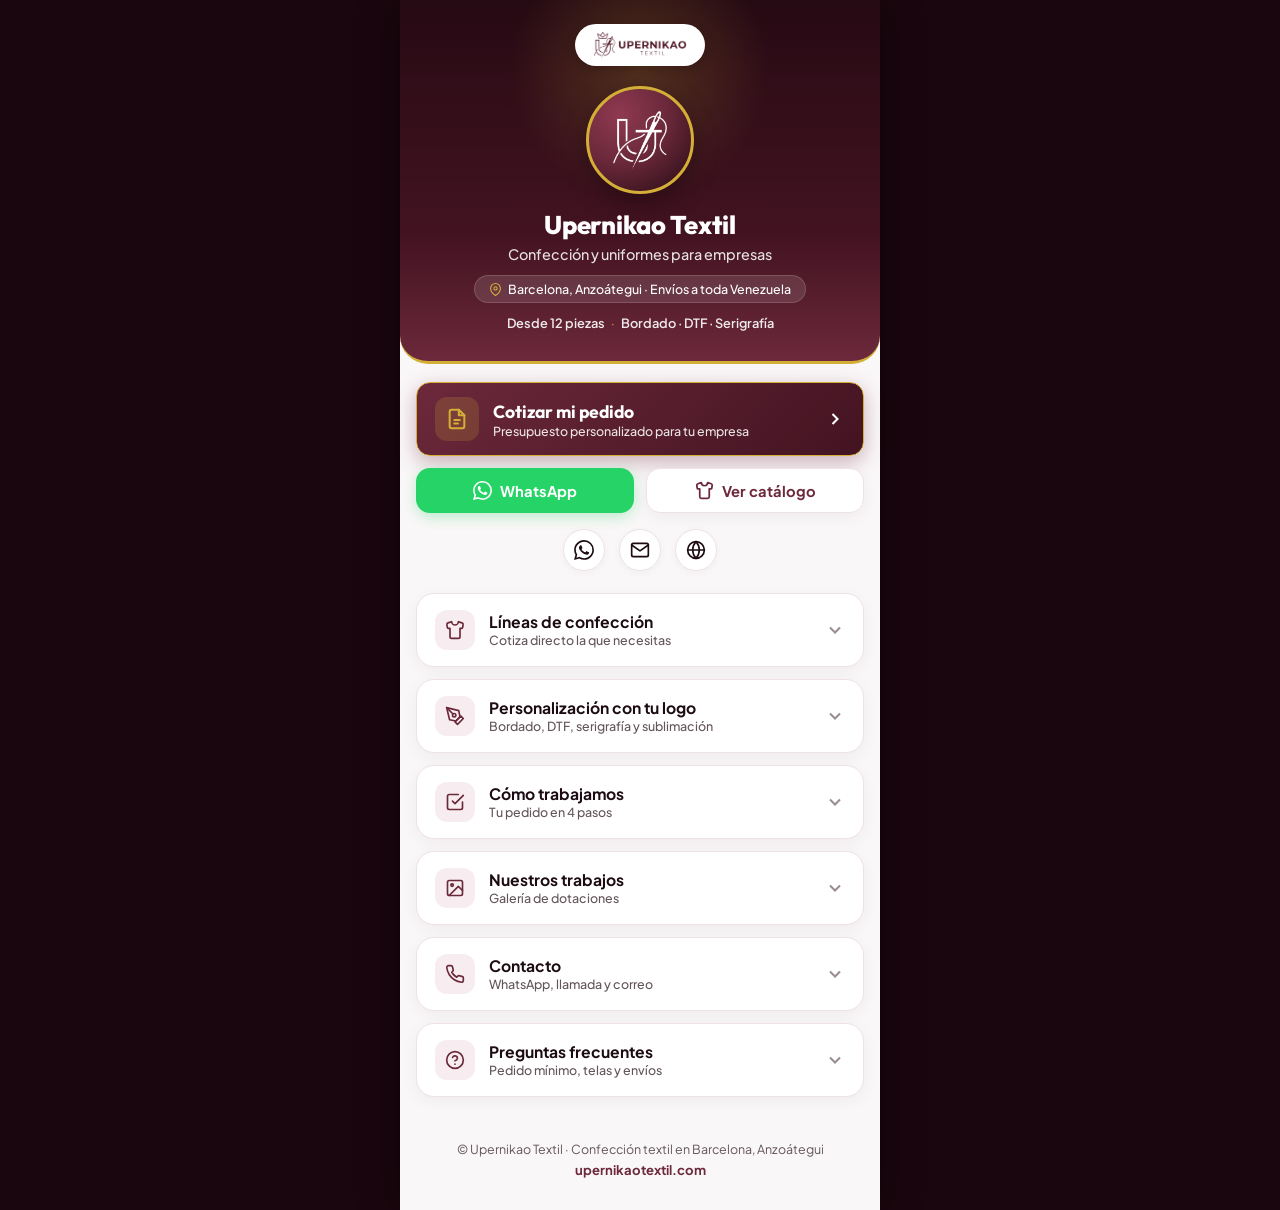
==== bio.html @ 159d88c3 "feat(bio): pagina /bio para Instagram y TikTok con la identidad de Upernikao - Estilo Linktree movil" ====
<!DOCTYPE html>
<html lang="es">
<head>
  <!-- Google tag (gtag.js) - GA4 Upernikao Textil -->
  <script async src="https://www.googletagmanager.com/gtag/js?id=G-16TZ6MRVCK"></script>
  <script>
    window.dataLayer = window.dataLayer || [];
    function gtag(){dataLayer.push(arguments);}
    gtag('js', new Date());

    gtag('config', 'G-16TZ6MRVCK');
  </script>
  <meta charset="UTF-8">
  <meta name="viewport" content="width=device-width, initial-scale=1.0, viewport-fit=cover">
  <title>Upernikao Textil | Enlaces oficiales · Uniformes y confección</title>
  <meta name="description" content="Cotiza tus uniformes, mira el catálogo y escríbenos por WhatsApp. Upernikao Textil: confección y dotación para empresas desde Barcelona, Anzoátegui, con envíos a toda Venezuela.">
  <meta name="theme-color" content="#260A13">
  <link rel="canonical" href="https://upernikaotextil.com/bio">
  <link rel="icon" type="image/x-icon" href="/favicon.ico?v=2">
  <link rel="apple-touch-icon" sizes="180x180" href="/apple-touch-icon.png?v=2">

  <!-- Open Graph -->
  <meta property="og:type" content="website">
  <meta property="og:site_name" content="Upernikao Textil">
  <meta property="og:url" content="https://upernikaotextil.com/bio">
  <meta property="og:title" content="Upernikao Textil | Uniformes y confección para empresas">
  <meta property="og:description" content="Cotiza tu dotación, mira el catálogo y escríbenos por WhatsApp. Pedidos desde 12 piezas, envíos a toda Venezuela.">
  <meta property="og:image" content="https://upernikaotextil.com/assets/images/hero_textil_bg.jpg">
  <meta property="og:locale" content="es_VE">

  <link rel="preconnect" href="https://fonts.googleapis.com">
  <link rel="preconnect" href="https://fonts.gstatic.com" crossorigin>
  <link href="https://fonts.googleapis.com/css2?family=Outfit:wght@600;700;800&family=Plus+Jakarta+Sans:wght@400;500;600;700;800&display=swap" rel="stylesheet">
  <link rel="stylesheet" href="/assets/css/bio.css?v=1.0">

  <!-- Meta Pixel (Upernikao Textil) -->
  <script>
    !function(f,b,e,v,n,t,s){if(f.fbq)return;n=f.fbq=function(){n.callMethod?
    n.callMethod.apply(n,arguments):n.queue.push(arguments)};if(!f._fbq)f._fbq=n;
    n.push=n;n.loaded=!0;n.version='2.0';n.queue=[];t=b.createElement(e);t.async=!0;
    t.src=v;s=b.getElementsByTagName(e)[0];s.parentNode.insertBefore(t,s)}(window,
    document,'script','https://connect.facebook.net/en_US/fbevents.js');
    fbq('init', '2326778011482948');
    fbq('track', 'PageView');
  </script>
</head>
<body>
  <!-- Contenedor móvil centrado estilo Linktree / Bio -->
  <main class="bio-container">

    <!-- HEADER DE MARCA -->
    <header class="bio-header">
      <div class="header-bg-glow"></div>

      <div class="brand-pill">
        <img src="/assets/images/bio-logo.webp" alt="Upernikao Textil" class="brand-logo" width="420" height="126">
      </div>

      <div class="avatar-container">
        <div class="avatar-ring">
          <img src="/assets/images/bio-icono-blanco.webp" alt="Upernikao Textil" class="avatar-img" width="201" height="220">
        </div>
      </div>

      <h1 class="brand-name">Upernikao Textil</h1>
      <p class="brand-role">Confección y uniformes para empresas</p>

      <div class="location-badge">
        <svg class="badge-icon" viewBox="0 0 24 24" fill="none" stroke="currentColor" stroke-width="2">
          <path d="M21 10c0 7-9 13-9 13s-9-6-9-13a9 9 0 0 1 18 0z"></path>
          <circle cx="12" cy="10" r="3"></circle>
        </svg>
        <span>Barcelona, Anzoátegui · Envíos a toda Venezuela</span>
      </div>

      <div class="trust-row">
        <span class="trust-chip">Desde 12 piezas</span>
        <span class="trust-dot">·</span>
        <span class="trust-chip">Bordado · DTF · Serigrafía</span>
      </div>
    </header>

    <!-- BOTONES PRINCIPALES DE CONVERSIÓN -->
    <section class="bio-actions">
      <a href="/cotizar" class="btn-cta-main" data-track="cotizar_principal">
        <div class="cta-left">
          <span class="cta-icon-box">
            <svg viewBox="0 0 24 24" fill="none" stroke="currentColor" stroke-width="2.2" stroke-linecap="round" stroke-linejoin="round">
              <path d="M14 2H6a2 2 0 0 0-2 2v16a2 2 0 0 0 2 2h12a2 2 0 0 0 2-2V8z"></path>
              <polyline points="14 2 14 8 20 8"></polyline>
              <line x1="9" y1="13" x2="15" y2="13"></line>
              <line x1="9" y1="17" x2="13" y2="17"></line>
            </svg>
          </span>
          <div class="cta-text">
            <span class="cta-title">Cotizar mi pedido</span>
            <span class="cta-sub">Presupuesto personalizado para tu empresa</span>
          </div>
        </div>
        <svg class="cta-arrow" viewBox="0 0 24 24" fill="none" stroke="currentColor" stroke-width="2.5">
          <polyline points="9 18 15 12 9 6"></polyline>
        </svg>
      </a>

      <div class="quick-row">
        <a href="/whatsapp" class="btn-quick btn-whatsapp" data-track="whatsapp_formulario">
          <svg class="quick-icon" viewBox="0 0 24 24" fill="currentColor">
            <path d="M17.472 14.382c-.297-.149-1.758-.867-2.03-.967-.273-.099-.471-.148-.67.15-.197.297-.767.966-.94 1.164-.173.199-.347.223-.644.075-.297-.15-1.255-.463-2.39-1.475-.883-.788-1.48-1.761-1.653-2.059-.173-.297-.018-.458.13-.606.134-.133.298-.347.446-.52.149-.174.198-.298.298-.497.099-.198.05-.371-.025-.52-.075-.149-.669-1.612-.916-2.207-.242-.579-.487-.5-.669-.51-.173-.008-.371-.01-.57-.01-.198 0-.52.074-.792.372-.272.297-1.04 1.016-1.04 2.479 0 1.462 1.065 2.875 1.213 3.074.149.198 2.096 3.2 5.077 4.487.709.306 1.262.489 1.694.625.712.227 1.36.195 1.871.118.571-.085 1.758-.719 2.006-1.413.248-.694.248-1.289.173-1.413-.074-.124-.272-.198-.57-.347m-5.421 7.403h-.004a9.87 9.87 0 01-5.031-1.378l-.361-.214-3.741.982.998-3.648-.235-.374a9.86 9.86 0 01-1.51-5.26c.001-5.45 4.436-9.884 9.888-9.884 2.64 0 5.122 1.03 6.988 2.898a9.825 9.825 0 012.893 6.994c-.003 5.45-4.437 9.884-9.885 9.884m8.413-18.297A11.815 11.815 0 0012.05 0C5.495 0 .16 5.335.157 11.892c0 2.096.547 4.142 1.588 5.945L.057 24l6.305-1.654a11.882 11.882 0 005.683 1.448h.005c6.554 0 11.89-5.335 11.893-11.893a11.821 11.821 0 00-3.48-8.413z"/>
          </svg>
          <span>WhatsApp</span>
        </a>

        <a href="/#lineas" class="btn-quick btn-secondary" data-track="ver_catalogo">
          <svg class="quick-icon" viewBox="0 0 24 24" fill="none" stroke="currentColor" stroke-width="2.2" stroke-linecap="round" stroke-linejoin="round">
            <path d="M20.38 3.46L16 2a4 4 0 0 1-8 0L3.62 3.46a2 2 0 0 0-1.34 2.23l.58 3.47a1 1 0 0 0 .99.84H6v10c0 1.1.9 2 2 2h8a2 2 0 0 0 2-2V10h2.15a1 1 0 0 0 .99-.84l.58-3.47a2 2 0 0 0-1.34-2.23z"></path>
          </svg>
          <span>Ver catálogo</span>
        </a>
      </div>

      <!-- Redes y contacto rápido -->
      <div class="social-bar">
        <!-- TODO: agregar Instagram, TikTok y Facebook cuando estén listos los usuarios de la marca -->
        <a href="https://wa.me/584248335228?text=Hola%20Upernikao%20Textil%2C%20vengo%20de%20su%20perfil%20y%20quiero%20informaci%C3%B3n" class="social-circle" target="_blank" rel="noopener" aria-label="WhatsApp directo" data-track="whatsapp_directo">
          <svg viewBox="0 0 24 24" fill="currentColor">
            <path d="M17.472 14.382c-.297-.149-1.758-.867-2.03-.967-.273-.099-.471-.148-.67.15-.197.297-.767.966-.94 1.164-.173.199-.347.223-.644.075-.297-.15-1.255-.463-2.39-1.475-.883-.788-1.48-1.761-1.653-2.059-.173-.297-.018-.458.13-.606.134-.133.298-.347.446-.52.149-.174.198-.298.298-.497.099-.198.05-.371-.025-.52-.075-.149-.669-1.612-.916-2.207-.242-.579-.487-.5-.669-.51-.173-.008-.371-.01-.57-.01-.198 0-.52.074-.792.372-.272.297-1.04 1.016-1.04 2.479 0 1.462 1.065 2.875 1.213 3.074.149.198 2.096 3.2 5.077 4.487.709.306 1.262.489 1.694.625.712.227 1.36.195 1.871.118.571-.085 1.758-.719 2.006-1.413.248-.694.248-1.289.173-1.413-.074-.124-.272-.198-.57-.347m-5.421 7.403h-.004a9.87 9.87 0 01-5.031-1.378l-.361-.214-3.741.982.998-3.648-.235-.374a9.86 9.86 0 01-1.51-5.26c.001-5.45 4.436-9.884 9.888-9.884 2.64 0 5.122 1.03 6.988 2.898a9.825 9.825 0 012.893 6.994c-.003 5.45-4.437 9.884-9.885 9.884m8.413-18.297A11.815 11.815 0 0012.05 0C5.495 0 .16 5.335.157 11.892c0 2.096.547 4.142 1.588 5.945L.057 24l6.305-1.654a11.882 11.882 0 005.683 1.448h.005c6.554 0 11.89-5.335 11.893-11.893a11.821 11.821 0 00-3.48-8.413z"/>
          </svg>
        </a>

        <a href="mailto:upernikaotextil@gmail.com" class="social-circle" aria-label="Correo" data-track="correo">
          <svg viewBox="0 0 24 24" fill="none" stroke="currentColor" stroke-width="2" stroke-linecap="round" stroke-linejoin="round">
            <path d="M4 4h16c1.1 0 2 .9 2 2v12c0 1.1-.9 2-2 2H4c-1.1 0-2-.9-2-2V6c0-1.1.9-2 2-2z"></path>
            <polyline points="22,6 12,13 2,6"></polyline>
          </svg>
        </a>

        <a href="/" class="social-circle" aria-label="Sitio web oficial" data-track="sitio_web">
          <svg viewBox="0 0 24 24" fill="none" stroke="currentColor" stroke-width="2" stroke-linecap="round" stroke-linejoin="round">
            <circle cx="12" cy="12" r="10"></circle>
            <line x1="2" y1="12" x2="22" y2="12"></line>
            <path d="M12 2a15.3 15.3 0 0 1 4 10 15.3 15.3 0 0 1-4 10 15.3 15.3 0 0 1-4-10 15.3 15.3 0 0 1 4-10z"></path>
          </svg>
        </a>
      </div>
    </section>

    <!-- ACORDEONES -->
    <section class="accordion-group">

      <!-- 1. LÍNEAS DE CONFECCIÓN -->
      <article class="accordion-card" id="acc-lineas">
        <button class="accordion-trigger" aria-expanded="false" aria-controls="content-lineas">
          <div class="trigger-left">
            <span class="card-icon-box">
              <svg viewBox="0 0 24 24" fill="none" stroke="currentColor" stroke-width="2" stroke-linecap="round" stroke-linejoin="round">
                <path d="M20.38 3.46L16 2a4 4 0 0 1-8 0L3.62 3.46a2 2 0 0 0-1.34 2.23l.58 3.47a1 1 0 0 0 .99.84H6v10c0 1.1.9 2 2 2h8a2 2 0 0 0 2-2V10h2.15a1 1 0 0 0 .99-.84l.58-3.47a2 2 0 0 0-1.34-2.23z"></path>
              </svg>
            </span>
            <div class="trigger-text">
              <span class="trigger-title">Líneas de confección</span>
              <span class="trigger-sub">Cotiza directo la que necesitas</span>
            </div>
          </div>
          <svg class="chevron-icon" viewBox="0 0 24 24" fill="none" stroke="currentColor" stroke-width="2.5">
            <polyline points="6 9 12 15 18 9"></polyline>
          </svg>
        </button>

        <div class="accordion-content" id="content-lineas">
          <div class="content-inner">
            <div class="item-list">
              <a href="/cotizar/corporativa" class="list-item" data-track="linea_corporativa">
                <img src="/assets/images/barcelona-anzoategui-upernikao-textil-lineacorporativa-card.webp" alt="" class="list-thumb" width="56" height="56" loading="lazy">
                <div class="list-info">
                  <span class="list-title">Corporativa & Ejecutiva</span>
                  <span class="list-sub">Camisas Oxford, pantalones de vestir, chemises</span>
                </div>
                <svg class="item-arrow" viewBox="0 0 24 24" fill="none" stroke="currentColor" stroke-width="2.2"><polyline points="9 18 15 12 9 6"></polyline></svg>
              </a>
              <a href="/cotizar/industrial" class="list-item" data-track="linea_industrial">
                <img src="/assets/images/barcelona-anzoategui-upernikao-textil-lineaindustrial-card.webp" alt="" class="list-thumb" width="56" height="56" loading="lazy">
                <div class="list-info">
                  <span class="list-title">Industrial & Seguridad</span>
                  <span class="list-sub">Bragas petroleras, chaquetas reflectivas</span>
                </div>
                <svg class="item-arrow" viewBox="0 0 24 24" fill="none" stroke="currentColor" stroke-width="2.2"><polyline points="9 18 15 12 9 6"></polyline></svg>
              </a>
              <a href="/cotizar/medica" class="list-item" data-track="linea_medica">
                <img src="/assets/images/barcelona-anzoategui-upernikao-textil-lineamedica-card.webp" alt="" class="list-thumb" width="56" height="56" loading="lazy">
                <div class="list-info">
                  <span class="list-title">Médica & Salud</span>
                  <span class="list-sub">Scrubs y batas antifluido</span>
                </div>
                <svg class="item-arrow" viewBox="0 0 24 24" fill="none" stroke="currentColor" stroke-width="2.2"><polyline points="9 18 15 12 9 6"></polyline></svg>
              </a>
              <a href="/cotizar/gastronomica" class="list-item" data-track="linea_gastronomica">
                <img src="/assets/images/barcelona-anzoategui-upernikao-textil-lineagastronomica-card.webp" alt="" class="list-thumb" width="56" height="56" loading="lazy">
                <div class="list-info">
                  <span class="list-title">Gastronómica & Hotelería</span>
                  <span class="list-sub">Filipinas de chef, delantales, gorros</span>
                </div>
                <svg class="item-arrow" viewBox="0 0 24 24" fill="none" stroke="currentColor" stroke-width="2.2"><polyline points="9 18 15 12 9 6"></polyline></svg>
              </a>
              <a href="/cotizar/deportiva" class="list-item" data-track="linea_deportiva">
                <img src="/assets/images/barcelona-anzoategui-upernikao-textil-lineadeportiva-card.webp" alt="" class="list-thumb" width="56" height="56" loading="lazy">
                <div class="list-info">
                  <span class="list-title">Deportiva & Cortavientos</span>
                  <span class="list-sub">Dry fit, conjuntos y chaquetas</span>
                </div>
                <svg class="item-arrow" viewBox="0 0 24 24" fill="none" stroke="currentColor" stroke-width="2.2"><polyline points="9 18 15 12 9 6"></polyline></svg>
              </a>
              <a href="/cotizar/pop" class="list-item" data-track="linea_pop">
                <img src="/assets/images/barcelona-anzoategui-upernikao-textil-lineapop-card.webp" alt="" class="list-thumb" width="56" height="56" loading="lazy">
                <div class="list-info">
                  <span class="list-title">Material POP & Merchandising</span>
                  <span class="list-sub">Gorras bordadas, franelas, tote bags</span>
                </div>
                <svg class="item-arrow" viewBox="0 0 24 24" fill="none" stroke="currentColor" stroke-width="2.2"><polyline points="9 18 15 12 9 6"></polyline></svg>
              </a>
            </div>
          </div>
        </div>
      </article>

      <!-- 2. PERSONALIZACIÓN -->
      <article class="accordion-card" id="acc-personalizacion">
        <button class="accordion-trigger" aria-expanded="false" aria-controls="content-personalizacion">
          <div class="trigger-left">
            <span class="card-icon-box">
              <svg viewBox="0 0 24 24" fill="none" stroke="currentColor" stroke-width="2" stroke-linecap="round" stroke-linejoin="round">
                <path d="M12 19l7-7 3 3-7 7-3-3z"></path>
                <path d="M18 13l-1.5-7.5L2 2l3.5 14.5L13 18l5-5z"></path>
                <path d="M2 2l7.586 7.586"></path>
                <circle cx="11" cy="11" r="2"></circle>
              </svg>
            </span>
            <div class="trigger-text">
              <span class="trigger-title">Personalización con tu logo</span>
              <span class="trigger-sub">Bordado, DTF, serigrafía y sublimación</span>
            </div>
          </div>
          <svg class="chevron-icon" viewBox="0 0 24 24" fill="none" stroke="currentColor" stroke-width="2.5">
            <polyline points="6 9 12 15 18 9"></polyline>
          </svg>
        </button>

        <div class="accordion-content" id="content-personalizacion">
          <div class="content-inner">
            <p class="content-text">
              Aplicamos la imagen de tu empresa con la técnica ideal para cada tela y uso: acabados duraderos que resisten el lavado diario.
            </p>
            <div class="badge-chips">
              <span class="badge-chip">Bordado computarizado</span>
              <span class="badge-chip">DTF textil</span>
              <span class="badge-chip">Serigrafía</span>
              <span class="badge-chip">Sublimación</span>
            </div>
            <a href="/#tecnicas" class="btn-card-outline" data-track="ver_tecnicas">
              <span>Ver técnicas de personalización</span>
            </a>
          </div>
        </div>
      </article>

      <!-- 3. CÓMO TRABAJAMOS -->
      <article class="accordion-card" id="acc-proceso">
        <button class="accordion-trigger" aria-expanded="false" aria-controls="content-proceso">
          <div class="trigger-left">
            <span class="card-icon-box">
              <svg viewBox="0 0 24 24" fill="none" stroke="currentColor" stroke-width="2" stroke-linecap="round" stroke-linejoin="round">
                <polyline points="9 11 12 14 22 4"></polyline>
                <path d="M21 12v7a2 2 0 0 1-2 2H5a2 2 0 0 1-2-2V5a2 2 0 0 1 2-2h11"></path>
              </svg>
            </span>
            <div class="trigger-text">
              <span class="trigger-title">Cómo trabajamos</span>
              <span class="trigger-sub">Tu pedido en 4 pasos</span>
            </div>
          </div>
          <svg class="chevron-icon" viewBox="0 0 24 24" fill="none" stroke="currentColor" stroke-width="2.5">
            <polyline points="6 9 12 15 18 9"></polyline>
          </svg>
        </button>

        <div class="accordion-content" id="content-proceso">
          <div class="content-inner">
            <ol class="steps-list">
              <li><span class="step-num">1</span><div><strong>Cotiza</strong><span>Cuéntanos prendas, cantidades y logo.</span></div></li>
              <li><span class="step-num">2</span><div><strong>Diseño y muestra</strong><span>Definimos tela, colores, tallas y aplicación.</span></div></li>
              <li><span class="step-num">3</span><div><strong>Producción</strong><span>Confeccionamos en nuestro taller con control de calidad.</span></div></li>
              <li><span class="step-num">4</span><div><strong>Entrega</strong><span>Despachamos a cualquier estado de Venezuela.</span></div></li>
            </ol>
            <div class="badge-chips">
              <span class="badge-chip">Pedido mínimo: 12 piezas</span>
              <span class="badge-chip">Envíos nacionales</span>
            </div>
            <a href="/cotizar" class="btn-card-action" data-track="cotizar_proceso">
              <span>Empezar mi cotización</span>
            </a>
          </div>
        </div>
      </article>

      <!-- 4. TRABAJOS -->
      <article class="accordion-card" id="acc-galeria">
        <button class="accordion-trigger" aria-expanded="false" aria-controls="content-galeria">
          <div class="trigger-left">
            <span class="card-icon-box">
              <svg viewBox="0 0 24 24" fill="none" stroke="currentColor" stroke-width="2" stroke-linecap="round" stroke-linejoin="round">
                <rect x="3" y="3" width="18" height="18" rx="2" ry="2"></rect>
                <circle cx="8.5" cy="8.5" r="1.5"></circle>
                <polyline points="21 15 16 10 5 21"></polyline>
              </svg>
            </span>
            <div class="trigger-text">
              <span class="trigger-title">Nuestros trabajos</span>
              <span class="trigger-sub">Galería de dotaciones</span>
            </div>
          </div>
          <svg class="chevron-icon" viewBox="0 0 24 24" fill="none" stroke="currentColor" stroke-width="2.5">
            <polyline points="6 9 12 15 18 9"></polyline>
          </svg>
        </button>

        <div class="accordion-content" id="content-galeria">
          <div class="content-inner">
            <div class="gallery-grid">
              <img src="/assets/images/barcelona-anzoategui-upernikao-textil-lineacorporativa-card.webp" alt="Uniformes corporativos Upernikao Textil" loading="lazy" width="1200" height="837">
              <img src="/assets/images/barcelona-anzoategui-upernikao-textil-lineaindustrial-card.webp" alt="Dotación industrial Upernikao Textil" loading="lazy" width="1200" height="837">
              <img src="/assets/images/barcelona-anzoategui-upernikao-textil-lineamedica-card.webp" alt="Uniformes médicos Upernikao Textil" loading="lazy" width="1200" height="837">
              <img src="/assets/images/barcelona-anzoategui-upernikao-textil-lineagastronomica-card.webp" alt="Uniformes gastronómicos Upernikao Textil" loading="lazy" width="1200" height="837">
            </div>
            <a href="/#galeria" class="btn-card-outline" data-track="ver_galeria">
              <span>Ver galería completa</span>
            </a>
          </div>
        </div>
      </article>

      <!-- 5. CONTACTO -->
      <article class="accordion-card" id="acc-contacto">
        <button class="accordion-trigger" aria-expanded="false" aria-controls="content-contacto">
          <div class="trigger-left">
            <span class="card-icon-box">
              <svg viewBox="0 0 24 24" fill="none" stroke="currentColor" stroke-width="2" stroke-linecap="round" stroke-linejoin="round">
                <path d="M22 16.92v3a2 2 0 0 1-2.18 2 19.79 19.79 0 0 1-8.63-3.07 19.5 19.5 0 0 1-6-6 19.79 19.79 0 0 1-3.07-8.67A2 2 0 0 1 4.11 2h3a2 2 0 0 1 2 1.72 12.84 12.84 0 0 0 .7 2.81 2 2 0 0 1-.45 2.11L8.09 9.91a16 16 0 0 0 6 6l1.27-1.27a2 2 0 0 1 2.11-.45 12.84 12.84 0 0 0 2.81.7A2 2 0 0 1 22 16.92z"></path>
              </svg>
            </span>
            <div class="trigger-text">
              <span class="trigger-title">Contacto</span>
              <span class="trigger-sub">WhatsApp, llamada y correo</span>
            </div>
          </div>
          <svg class="chevron-icon" viewBox="0 0 24 24" fill="none" stroke="currentColor" stroke-width="2.5">
            <polyline points="6 9 12 15 18 9"></polyline>
          </svg>
        </button>

        <div class="accordion-content" id="content-contacto">
          <div class="content-inner">
            <div class="item-list">
              <a href="https://wa.me/584248335228?text=Hola%20Upernikao%20Textil%2C%20vengo%20de%20su%20perfil%20y%20quiero%20informaci%C3%B3n" class="list-item" target="_blank" rel="noopener" data-track="whatsapp_contacto">
                <div class="list-info">
                  <span class="list-label">WhatsApp</span>
                  <span class="list-value">+58 424-833 5228</span>
                </div>
                <svg class="item-arrow" viewBox="0 0 24 24" fill="none" stroke="currentColor" stroke-width="2.2"><polyline points="9 18 15 12 9 6"></polyline></svg>
              </a>
              <a href="tel:+584248335228" class="list-item" data-track="llamada">
                <div class="list-info">
                  <span class="list-label">Llamar</span>
                  <span class="list-value">0424-833 5228</span>
                </div>
                <svg class="item-arrow" viewBox="0 0 24 24" fill="none" stroke="currentColor" stroke-width="2.2"><polyline points="9 18 15 12 9 6"></polyline></svg>
              </a>
              <a href="mailto:upernikaotextil@gmail.com" class="list-item" data-track="correo_contacto">
                <div class="list-info">
                  <span class="list-label">Correo</span>
                  <span class="list-value">upernikaotextil@gmail.com</span>
                </div>
                <svg class="item-arrow" viewBox="0 0 24 24" fill="none" stroke="currentColor" stroke-width="2.2"><polyline points="9 18 15 12 9 6"></polyline></svg>
              </a>
              <a href="/" class="list-item" data-track="sitio_web_contacto">
                <div class="list-info">
                  <span class="list-label">Sitio web</span>
                  <span class="list-value">upernikaotextil.com</span>
                </div>
                <svg class="item-arrow" viewBox="0 0 24 24" fill="none" stroke="currentColor" stroke-width="2.2"><polyline points="9 18 15 12 9 6"></polyline></svg>
              </a>
            </div>
          </div>
        </div>
      </article>

      <!-- 6. PREGUNTAS FRECUENTES -->
      <article class="accordion-card" id="acc-faq">
        <button class="accordion-trigger" aria-expanded="false" aria-controls="content-faq">
          <div class="trigger-left">
            <span class="card-icon-box">
              <svg viewBox="0 0 24 24" fill="none" stroke="currentColor" stroke-width="2" stroke-linecap="round" stroke-linejoin="round">
                <circle cx="12" cy="12" r="10"></circle>
                <path d="M9.09 9a3 3 0 0 1 5.83 1c0 2-3 3-3 3"></path>
                <line x1="12" y1="17" x2="12.01" y2="17"></line>
              </svg>
            </span>
            <div class="trigger-text">
              <span class="trigger-title">Preguntas frecuentes</span>
              <span class="trigger-sub">Pedido mínimo, telas y envíos</span>
            </div>
          </div>
          <svg class="chevron-icon" viewBox="0 0 24 24" fill="none" stroke="currentColor" stroke-width="2.5">
            <polyline points="6 9 12 15 18 9"></polyline>
          </svg>
        </button>

        <div class="accordion-content" id="content-faq">
          <div class="content-inner">
            <div class="faq-mini">
              <div class="faq-mini-item">
                <strong>¿Cuál es el pedido mínimo?</strong>
                <span>Confeccionamos desde 12 piezas por modelo.</span>
              </div>
              <div class="faq-mini-item">
                <strong>¿Hacen envíos?</strong>
                <span>Sí, despachamos a todos los estados de Venezuela.</span>
              </div>
              <div class="faq-mini-item">
                <strong>¿Puedo poner el logo de mi empresa?</strong>
                <span>Sí, con bordado, DTF, serigrafía o sublimación según la prenda.</span>
              </div>
            </div>
            <a href="/#faq" class="btn-card-outline" data-track="ver_faq">
              <span>Ver todas las preguntas</span>
            </a>
          </div>
        </div>
      </article>

    </section>

    <footer class="bio-footer">
      <p class="footer-copy">© Upernikao Textil · Confección textil en Barcelona, Anzoátegui</p>
      <a href="/" class="footer-link" data-track="sitio_web_footer">upernikaotextil.com</a>
    </footer>

  </main>

  <script src="/assets/js/bio.js?v=1.0"></script>

  <!-- GoHighLevel External Tracking (carga diferida para no afectar la velocidad de carga) -->
  <script>
    window.addEventListener('load', function () {
      var s = document.createElement('script');
      s.src = 'https://link.msgsndr.com/js/external-tracking.js';
      s.setAttribute('data-tracking-id', 'tk_d8b2731dfa70425abd0852270cc25f73');
      document.body.appendChild(s);
    });
  </script>
</body>
</html>
---- assets/css/bio.css ----
/* ==========================================================================
   UPERNIKAO TEXTIL — ENLACE BIO (Instagram / TikTok / WhatsApp)
   Contenedor móvil tipo Linktree con la identidad vinotinto y oro de la marca.
   ========================================================================== */

:root {
  --wine-primary: #6C293B;
  --wine-hover: #571E2D;
  --wine-dark: #431321;
  --wine-deep: #260A13;
  --wine-glow: #8F3950;
  --wine-soft: #FDF6F8;
  --wine-tint: #F7ECEF;
  --gold-accent: #D4AF37;
  --gold-soft: rgba(212, 175, 55, 0.18);
  --text-dark: #1C0B12;
  --text-muted: #63555B;
  --bg-page: #FAF7F8;
  --card: #FFFFFF;
  --border-subtle: #EEE2E6;
  --wa-green: #25D366;
  --wa-green-hover: #1EBE5D;
  --radius-card: 18px;
  --radius-btn: 14px;
  --shadow-card: 0 4px 16px rgba(38, 10, 19, 0.05);
  --font-heading: 'Outfit', sans-serif;
  --font-body: 'Plus Jakarta Sans', -apple-system, BlinkMacSystemFont, 'Segoe UI', Roboto, sans-serif;
  --transition: all 0.25s cubic-bezier(0.16, 1, 0.3, 1);
}

*, *::before, *::after {
  box-sizing: border-box;
  margin: 0;
  padding: 0;
  -webkit-tap-highlight-color: transparent;
}

body {
  font-family: var(--font-body);
  background-color: #1A060E;
  color: var(--text-dark);
  min-height: 100vh;
  display: flex;
  justify-content: center;
  align-items: flex-start;
  overflow-x: hidden;
}

.bio-container {
  width: 100%;
  max-width: 480px;
  background-color: var(--bg-page);
  min-height: 100vh;
  box-shadow: 0 0 40px rgba(0, 0, 0, 0.4);
  display: flex;
  flex-direction: column;
}

/* ==========================================================================
   HEADER
   ========================================================================== */
.bio-header {
  position: relative;
  background: linear-gradient(180deg, var(--wine-deep) 0%, var(--wine-dark) 65%, var(--wine-primary) 100%);
  color: #FFFFFF;
  padding: 24px 20px 30px;
  text-align: center;
  display: flex;
  flex-direction: column;
  align-items: center;
  border-bottom-left-radius: 28px;
  border-bottom-right-radius: 28px;
  border-bottom: 3px solid var(--gold-accent);
  overflow: hidden;
}

.header-bg-glow {
  position: absolute;
  top: -60px;
  width: 260px;
  height: 260px;
  background: radial-gradient(circle, rgba(212, 175, 55, 0.22) 0%, transparent 70%);
  border-radius: 50%;
  pointer-events: none;
}

.brand-pill {
  background: #FFFFFF;
  padding: 7px 18px;
  border-radius: 40px;
  display: inline-flex;
  align-items: center;
  margin-bottom: 20px;
  box-shadow: 0 4px 12px rgba(0, 0, 0, 0.2);
  z-index: 1;
}

.brand-logo {
  height: 28px;
  width: auto;
}

.avatar-container {
  margin-bottom: 14px;
  z-index: 1;
}

.avatar-ring {
  width: 108px;
  height: 108px;
  border-radius: 50%;
  border: 3px solid var(--gold-accent);
  box-shadow: 0 8px 24px rgba(0, 0, 0, 0.35);
  background: radial-gradient(circle at 30% 25%, var(--wine-glow) 0%, var(--wine-primary) 45%, var(--wine-deep) 100%);
  display: flex;
  align-items: center;
  justify-content: center;
}

.avatar-img {
  width: 58%;
  height: auto;
}

.brand-name {
  font-family: var(--font-heading);
  font-size: 1.6rem;
  font-weight: 800;
  letter-spacing: -0.01em;
  margin-bottom: 4px;
  z-index: 1;
}

.brand-role {
  font-size: 0.9rem;
  color: rgba(255, 255, 255, 0.88);
  font-weight: 500;
  margin-bottom: 12px;
  z-index: 1;
}

.location-badge {
  display: inline-flex;
  align-items: center;
  gap: 6px;
  background: rgba(255, 255, 255, 0.12);
  backdrop-filter: blur(8px);
  -webkit-backdrop-filter: blur(8px);
  padding: 5px 14px;
  border-radius: 30px;
  font-size: 0.78rem;
  font-weight: 500;
  border: 1px solid rgba(255, 255, 255, 0.15);
  margin-bottom: 12px;
  z-index: 1;
}

.badge-icon {
  width: 13px;
  height: 13px;
  stroke: var(--gold-accent);
  flex-shrink: 0;
}

.trust-row {
  display: flex;
  align-items: center;
  flex-wrap: wrap;
  justify-content: center;
  gap: 6px;
  font-size: 0.8rem;
  color: rgba(255, 255, 255, 0.9);
  z-index: 1;
}

.trust-chip {
  font-weight: 600;
}

.trust-dot {
  color: var(--gold-accent);
}

/* ==========================================================================
   BOTONES PRINCIPALES
   ========================================================================== */
.bio-actions {
  padding: 18px 16px 8px;
  display: flex;
  flex-direction: column;
  gap: 12px;
}

.btn-cta-main {
  display: flex;
  align-items: center;
  justify-content: space-between;
  gap: 10px;
  background: linear-gradient(135deg, var(--wine-primary) 0%, var(--wine-dark) 100%);
  color: #FFFFFF;
  text-decoration: none;
  padding: 14px 18px;
  border-radius: var(--radius-btn);
  border: 1.5px solid var(--gold-accent);
  box-shadow: 0 6px 20px rgba(108, 41, 59, 0.35);
  transition: var(--transition);
}

.btn-cta-main:hover, .btn-cta-main:active {
  transform: translateY(-2px);
  box-shadow: 0 10px 24px rgba(108, 41, 59, 0.45);
}

.cta-left {
  display: flex;
  align-items: center;
  gap: 14px;
}

.cta-icon-box {
  width: 44px;
  height: 44px;
  background: var(--gold-soft);
  border-radius: 12px;
  display: flex;
  align-items: center;
  justify-content: center;
  flex-shrink: 0;
}

.cta-icon-box svg {
  width: 22px;
  height: 22px;
  stroke: var(--gold-accent);
}

.cta-text {
  display: flex;
  flex-direction: column;
  text-align: left;
}

.cta-title {
  font-family: var(--font-heading);
  font-size: 1.1rem;
  font-weight: 700;
}

.cta-sub {
  font-size: 0.78rem;
  color: rgba(255, 255, 255, 0.88);
  font-weight: 500;
}

.cta-arrow {
  width: 20px;
  height: 20px;
  stroke: #FFFFFF;
  flex-shrink: 0;
  transition: var(--transition);
}

.btn-cta-main:hover .cta-arrow {
  transform: translateX(4px);
}

.quick-row {
  display: grid;
  grid-template-columns: 1fr 1fr;
  gap: 12px;
}

.btn-quick {
  display: flex;
  align-items: center;
  justify-content: center;
  gap: 8px;
  padding: 12px 14px;
  border-radius: var(--radius-btn);
  font-size: 0.92rem;
  font-weight: 700;
  text-decoration: none;
  transition: var(--transition);
}

.btn-whatsapp {
  background-color: var(--wa-green);
  color: #FFFFFF;
  box-shadow: 0 4px 14px rgba(37, 211, 102, 0.3);
}

.btn-whatsapp:hover, .btn-whatsapp:active {
  background-color: var(--wa-green-hover);
  transform: translateY(-2px);
}

.btn-secondary {
  background-color: #FFFFFF;
  color: var(--wine-primary);
  border: 1px solid var(--border-subtle);
  box-shadow: var(--shadow-card);
}

.btn-secondary:hover, .btn-secondary:active {
  border-color: var(--wine-primary);
  transform: translateY(-2px);
}

.quick-icon {
  width: 19px;
  height: 19px;
}

.social-bar {
  display: flex;
  justify-content: center;
  gap: 14px;
  padding: 4px 0 6px;
}

.social-circle {
  width: 42px;
  height: 42px;
  border-radius: 50%;
  background: #FFFFFF;
  border: 1px solid var(--border-subtle);
  display: flex;
  align-items: center;
  justify-content: center;
  color: var(--text-dark);
  box-shadow: 0 2px 8px rgba(0, 0, 0, 0.04);
  transition: var(--transition);
}

.social-circle svg {
  width: 20px;
  height: 20px;
}

.social-circle:hover, .social-circle:active {
  transform: translateY(-3px);
  color: var(--wine-primary);
  border-color: var(--wine-primary);
}

/* ==========================================================================
   ACORDEONES
   ========================================================================== */
.accordion-group {
  padding: 8px 16px 20px;
  display: flex;
  flex-direction: column;
  gap: 12px;
}

.accordion-card {
  background: var(--card);
  border-radius: var(--radius-card);
  border: 1px solid var(--border-subtle);
  box-shadow: var(--shadow-card);
  overflow: hidden;
  transition: var(--transition);
}

.accordion-trigger {
  width: 100%;
  background: transparent;
  border: none;
  padding: 16px 18px;
  display: flex;
  align-items: center;
  justify-content: space-between;
  gap: 10px;
  cursor: pointer;
  text-align: left;
  font-family: inherit;
}

.trigger-left {
  display: flex;
  align-items: center;
  gap: 14px;
}

.card-icon-box {
  width: 40px;
  height: 40px;
  border-radius: 12px;
  background-color: var(--wine-tint);
  color: var(--wine-primary);
  display: flex;
  align-items: center;
  justify-content: center;
  flex-shrink: 0;
}

.card-icon-box svg {
  width: 20px;
  height: 20px;
}

.trigger-text {
  display: flex;
  flex-direction: column;
}

.trigger-title {
  font-size: 0.98rem;
  font-weight: 700;
  color: var(--text-dark);
}

.trigger-sub {
  font-size: 0.78rem;
  color: var(--text-muted);
  font-weight: 500;
  margin-top: 1px;
}

.chevron-icon {
  width: 20px;
  height: 20px;
  stroke: #9A8C92;
  flex-shrink: 0;
  transition: transform 0.3s cubic-bezier(0.16, 1, 0.3, 1);
}

.accordion-card.active {
  border-color: rgba(108, 41, 59, 0.35);
  box-shadow: 0 6px 20px rgba(108, 41, 59, 0.08);
}

.accordion-card.active .chevron-icon {
  transform: rotate(180deg);
  stroke: var(--wine-primary);
}

.accordion-content {
  max-height: 0;
  overflow: hidden;
  transition: max-height 0.35s cubic-bezier(0.16, 1, 0.3, 1);
}

.content-inner {
  padding: 16px 18px 20px;
  border-top: 1px solid #F5EDF0;
}

.content-text {
  font-size: 0.88rem;
  line-height: 1.5;
  color: var(--text-muted);
  margin-bottom: 14px;
}

/* Listas con flecha (líneas y contacto) */
.item-list {
  display: flex;
  flex-direction: column;
  gap: 8px;
}

.list-item {
  display: flex;
  align-items: center;
  gap: 12px;
  padding: 10px 14px;
  background: var(--wine-soft);
  border: 1px solid #F1E4E9;
  border-radius: 12px;
  text-decoration: none;
  color: inherit;
  transition: var(--transition);
}

.list-item:hover, .list-item:active {
  background: var(--wine-tint);
  border-color: rgba(108, 41, 59, 0.3);
  transform: translateX(3px);
}

.list-thumb {
  width: 48px;
  height: 48px;
  border-radius: 10px;
  object-fit: cover;
  flex-shrink: 0;
}

.list-info {
  display: flex;
  flex-direction: column;
  flex: 1;
  min-width: 0;
}

.list-title {
  font-size: 0.9rem;
  font-weight: 700;
  color: var(--text-dark);
}

.list-sub {
  font-size: 0.74rem;
  color: var(--text-muted);
  margin-top: 2px;
}

.list-label {
  font-size: 0.72rem;
  color: var(--text-muted);
  font-weight: 600;
  text-transform: uppercase;
  letter-spacing: 0.5px;
}

.list-value {
  font-size: 0.92rem;
  font-weight: 700;
  color: var(--text-dark);
  margin-top: 2px;
  overflow-wrap: anywhere;
}

.item-arrow {
  width: 18px;
  height: 18px;
  stroke: var(--wine-primary);
  flex-shrink: 0;
}

/* Chips */
.badge-chips {
  display: flex;
  flex-wrap: wrap;
  gap: 8px;
  margin-bottom: 16px;
}

.badge-chip {
  background: var(--wine-tint);
  color: var(--wine-primary);
  font-size: 0.76rem;
  font-weight: 700;
  padding: 5px 12px;
  border-radius: 20px;
}

/* Pasos del proceso */
.steps-list {
  list-style: none;
  display: flex;
  flex-direction: column;
  gap: 10px;
  margin-bottom: 14px;
}

.steps-list li {
  display: flex;
  align-items: flex-start;
  gap: 12px;
}

.steps-list li div {
  display: flex;
  flex-direction: column;
  font-size: 0.84rem;
  color: var(--text-muted);
  line-height: 1.4;
}

.steps-list strong {
  color: var(--text-dark);
  font-size: 0.9rem;
}

.step-num {
  width: 26px;
  height: 26px;
  border-radius: 50%;
  background: var(--wine-primary);
  color: #FFFFFF;
  font-size: 0.8rem;
  font-weight: 700;
  display: flex;
  align-items: center;
  justify-content: center;
  flex-shrink: 0;
  border: 1.5px solid var(--gold-accent);
}

/* Galería */
.gallery-grid {
  display: grid;
  grid-template-columns: 1fr 1fr;
  gap: 8px;
  margin-bottom: 14px;
}

.gallery-grid img {
  width: 100%;
  height: 110px;
  object-fit: cover;
  border-radius: 12px;
}

/* FAQ corta */
.faq-mini {
  display: flex;
  flex-direction: column;
  gap: 10px;
  margin-bottom: 14px;
}

.faq-mini-item {
  display: flex;
  flex-direction: column;
  gap: 2px;
  padding: 10px 12px;
  background: var(--wine-soft);
  border-radius: 10px;
  font-size: 0.82rem;
  color: var(--text-muted);
  line-height: 1.4;
}

.faq-mini-item strong {
  color: var(--text-dark);
  font-size: 0.86rem;
}

/* Botones dentro de tarjetas */
.btn-card-action, .btn-card-outline {
  display: flex;
  align-items: center;
  justify-content: center;
  gap: 8px;
  width: 100%;
  padding: 12px 16px;
  border-radius: var(--radius-btn);
  font-size: 0.95rem;
  font-weight: 700;
  text-decoration: none;
  transition: var(--transition);
}

.btn-card-action {
  background: var(--wine-primary);
  color: #FFFFFF;
  box-shadow: 0 4px 12px rgba(108, 41, 59, 0.25);
}

.btn-card-action:hover, .btn-card-action:active {
  background: var(--wine-hover);
  transform: translateY(-2px);
}

.btn-card-outline {
  background: #FFFFFF;
  color: var(--wine-primary);
  border: 1.5px solid var(--wine-primary);
}

.btn-card-outline:hover, .btn-card-outline:active {
  background: var(--wine-tint);
}

/* ==========================================================================
   FOOTER
   ========================================================================== */
.bio-footer {
  padding: 24px 20px 32px;
  text-align: center;
  display: flex;
  flex-direction: column;
  gap: 4px;
  margin-top: auto;
}

.footer-copy {
  font-size: 0.78rem;
  color: var(--text-muted);
}

.footer-link {
  font-size: 0.82rem;
  font-weight: 700;
  color: var(--wine-primary);
  text-decoration: none;
}

.footer-link:hover {
  text-decoration: underline;
}
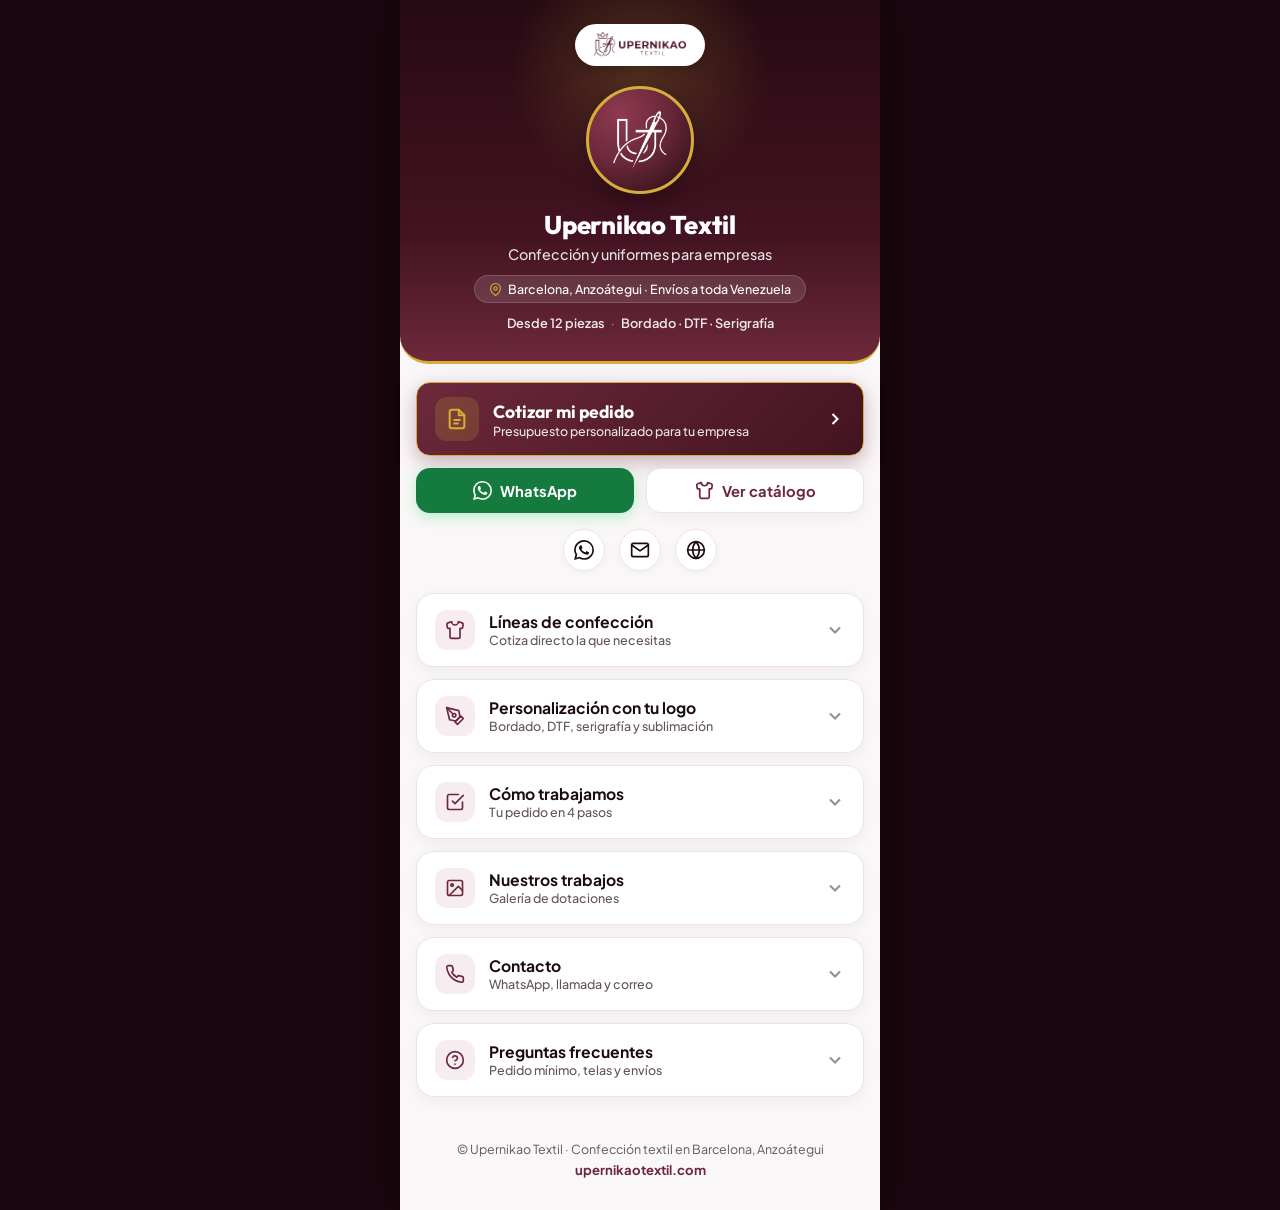
==== commit 6d1b15bb: "perf: carga mas rapida en celular y ajustes del informe de datanet360 - GA4, Meta Pixel y tracker de" ====
--- a/bio.html
+++ b/bio.html
@@ -1,15 +1,6 @@
 <!DOCTYPE html>
 <html lang="es">
 <head>
-  <!-- Google tag (gtag.js) - GA4 Upernikao Textil -->
-  <script async src="https://www.googletagmanager.com/gtag/js?id=G-16TZ6MRVCK"></script>
-  <script>
-    window.dataLayer = window.dataLayer || [];
-    function gtag(){dataLayer.push(arguments);}
-    gtag('js', new Date());
-
-    gtag('config', 'G-16TZ6MRVCK');
-  </script>
   <meta charset="UTF-8">
   <meta name="viewport" content="width=device-width, initial-scale=1.0, viewport-fit=cover">
   <title>Upernikao Textil | Enlaces oficiales · Uniformes y confección</title>
@@ -25,23 +16,50 @@
   <meta property="og:url" content="https://upernikaotextil.com/bio">
   <meta property="og:title" content="Upernikao Textil | Uniformes y confección para empresas">
   <meta property="og:description" content="Cotiza tu dotación, mira el catálogo y escríbenos por WhatsApp. Pedidos desde 12 piezas, envíos a toda Venezuela.">
-  <meta property="og:image" content="https://upernikaotextil.com/assets/images/hero_textil_bg.jpg">
+  <meta property="og:image" content="https://upernikaotextil.com/assets/images/og-upernikao.jpg">
   <meta property="og:locale" content="es_VE">
 
   <link rel="preconnect" href="https://fonts.googleapis.com">
   <link rel="preconnect" href="https://fonts.gstatic.com" crossorigin>
-  <link href="https://fonts.googleapis.com/css2?family=Outfit:wght@600;700;800&family=Plus+Jakarta+Sans:wght@400;500;600;700;800&display=swap" rel="stylesheet">
-  <link rel="stylesheet" href="/assets/css/bio.css?v=1.0">
-
-  <!-- Meta Pixel (Upernikao Textil) -->
+  <link rel="preload" as="style" href="https://fonts.googleapis.com/css2?family=Outfit:wght@600;700;800&family=Plus+Jakarta+Sans:wght@400;500;600;700;800&display=swap" onload="this.onload=null;this.rel='stylesheet'">
+  <noscript><link rel="stylesheet" href="https://fonts.googleapis.com/css2?family=Outfit:wght@600;700;800&family=Plus+Jakarta+Sans:wght@400;500;600;700;800&display=swap"></noscript>
+  <link rel="stylesheet" href="/assets/css/bio.css?v=1.1">
+
+  <!-- GA4 + Meta Pixel: las funciones existen desde el inicio (los eventos quedan en cola) y las
+       librerías se descargan al primer gesto del usuario o a los 3,5 s, para no bloquear el celular. -->
   <script>
-    !function(f,b,e,v,n,t,s){if(f.fbq)return;n=f.fbq=function(){n.callMethod?
+    window.dataLayer = window.dataLayer || [];
+    function gtag(){dataLayer.push(arguments);}
+    gtag('js', new Date());
+    gtag('config', 'G-16TZ6MRVCK');
+
+    !function(f){if(f.fbq)return;var n=f.fbq=function(){n.callMethod?
     n.callMethod.apply(n,arguments):n.queue.push(arguments)};if(!f._fbq)f._fbq=n;
-    n.push=n;n.loaded=!0;n.version='2.0';n.queue=[];t=b.createElement(e);t.async=!0;
-    t.src=v;s=b.getElementsByTagName(e)[0];s.parentNode.insertBefore(t,s)}(window,
-    document,'script','https://connect.facebook.net/en_US/fbevents.js');
+    n.push=n;n.loaded=!0;n.version='2.0';n.queue=[]}(window);
     fbq('init', '2326778011482948');
     fbq('track', 'PageView');
+
+    (function () {
+      var loaded = false;
+      function addScript(src, attrs) {
+        var s = document.createElement('script');
+        s.async = true;
+        s.src = src;
+        for (var k in (attrs || {})) s.setAttribute(k, attrs[k]);
+        document.head.appendChild(s);
+      }
+      function loadTags() {
+        if (loaded) return;
+        loaded = true;
+        addScript('https://www.googletagmanager.com/gtag/js?id=G-16TZ6MRVCK');
+        addScript('https://connect.facebook.net/en_US/fbevents.js');
+        addScript('https://link.msgsndr.com/js/external-tracking.js', { 'data-tracking-id': 'tk_d8b2731dfa70425abd0852270cc25f73' });
+      }
+      ['scroll', 'touchstart', 'mousemove', 'keydown', 'click'].forEach(function (ev) {
+        window.addEventListener(ev, loadTags, { once: true, passive: true });
+      });
+      window.addEventListener('load', function () { setTimeout(loadTags, 3500); });
+    })();
   </script>
 </head>
 <body>
@@ -170,7 +188,7 @@
           <div class="content-inner">
             <div class="item-list">
               <a href="/cotizar/corporativa" class="list-item" data-track="linea_corporativa">
-                <img src="/assets/images/barcelona-anzoategui-upernikao-textil-lineacorporativa-card.webp" alt="" class="list-thumb" width="56" height="56" loading="lazy">
+                <img src="/assets/images/barcelona-anzoategui-upernikao-textil-lineacorporativa-thumb.webp" alt="" class="list-thumb" width="56" height="56" loading="lazy">
                 <div class="list-info">
                   <span class="list-title">Corporativa & Ejecutiva</span>
                   <span class="list-sub">Camisas Oxford, pantalones de vestir, chemises</span>
@@ -178,7 +196,7 @@
                 <svg class="item-arrow" viewBox="0 0 24 24" fill="none" stroke="currentColor" stroke-width="2.2"><polyline points="9 18 15 12 9 6"></polyline></svg>
               </a>
               <a href="/cotizar/industrial" class="list-item" data-track="linea_industrial">
-                <img src="/assets/images/barcelona-anzoategui-upernikao-textil-lineaindustrial-card.webp" alt="" class="list-thumb" width="56" height="56" loading="lazy">
+                <img src="/assets/images/barcelona-anzoategui-upernikao-textil-lineaindustrial-thumb.webp" alt="" class="list-thumb" width="56" height="56" loading="lazy">
                 <div class="list-info">
                   <span class="list-title">Industrial & Seguridad</span>
                   <span class="list-sub">Bragas petroleras, chaquetas reflectivas</span>
@@ -186,7 +204,7 @@
                 <svg class="item-arrow" viewBox="0 0 24 24" fill="none" stroke="currentColor" stroke-width="2.2"><polyline points="9 18 15 12 9 6"></polyline></svg>
               </a>
               <a href="/cotizar/medica" class="list-item" data-track="linea_medica">
-                <img src="/assets/images/barcelona-anzoategui-upernikao-textil-lineamedica-card.webp" alt="" class="list-thumb" width="56" height="56" loading="lazy">
+                <img src="/assets/images/barcelona-anzoategui-upernikao-textil-lineamedica-thumb.webp" alt="" class="list-thumb" width="56" height="56" loading="lazy">
                 <div class="list-info">
                   <span class="list-title">Médica & Salud</span>
                   <span class="list-sub">Scrubs y batas antifluido</span>
@@ -194,7 +212,7 @@
                 <svg class="item-arrow" viewBox="0 0 24 24" fill="none" stroke="currentColor" stroke-width="2.2"><polyline points="9 18 15 12 9 6"></polyline></svg>
               </a>
               <a href="/cotizar/gastronomica" class="list-item" data-track="linea_gastronomica">
-                <img src="/assets/images/barcelona-anzoategui-upernikao-textil-lineagastronomica-card.webp" alt="" class="list-thumb" width="56" height="56" loading="lazy">
+                <img src="/assets/images/barcelona-anzoategui-upernikao-textil-lineagastronomica-thumb.webp" alt="" class="list-thumb" width="56" height="56" loading="lazy">
                 <div class="list-info">
                   <span class="list-title">Gastronómica & Hotelería</span>
                   <span class="list-sub">Filipinas de chef, delantales, gorros</span>
@@ -202,7 +220,7 @@
                 <svg class="item-arrow" viewBox="0 0 24 24" fill="none" stroke="currentColor" stroke-width="2.2"><polyline points="9 18 15 12 9 6"></polyline></svg>
               </a>
               <a href="/cotizar/deportiva" class="list-item" data-track="linea_deportiva">
-                <img src="/assets/images/barcelona-anzoategui-upernikao-textil-lineadeportiva-card.webp" alt="" class="list-thumb" width="56" height="56" loading="lazy">
+                <img src="/assets/images/barcelona-anzoategui-upernikao-textil-lineadeportiva-thumb.webp" alt="" class="list-thumb" width="56" height="56" loading="lazy">
                 <div class="list-info">
                   <span class="list-title">Deportiva & Cortavientos</span>
                   <span class="list-sub">Dry fit, conjuntos y chaquetas</span>
@@ -210,7 +228,7 @@
                 <svg class="item-arrow" viewBox="0 0 24 24" fill="none" stroke="currentColor" stroke-width="2.2"><polyline points="9 18 15 12 9 6"></polyline></svg>
               </a>
               <a href="/cotizar/pop" class="list-item" data-track="linea_pop">
-                <img src="/assets/images/barcelona-anzoategui-upernikao-textil-lineapop-card.webp" alt="" class="list-thumb" width="56" height="56" loading="lazy">
+                <img src="/assets/images/barcelona-anzoategui-upernikao-textil-lineapop-thumb.webp" alt="" class="list-thumb" width="56" height="56" loading="lazy">
                 <div class="list-info">
                   <span class="list-title">Material POP & Merchandising</span>
                   <span class="list-sub">Gorras bordadas, franelas, tote bags</span>
@@ -325,10 +343,10 @@
         <div class="accordion-content" id="content-galeria">
           <div class="content-inner">
             <div class="gallery-grid">
-              <img src="/assets/images/barcelona-anzoategui-upernikao-textil-lineacorporativa-card.webp" alt="Uniformes corporativos Upernikao Textil" loading="lazy" width="1200" height="837">
-              <img src="/assets/images/barcelona-anzoategui-upernikao-textil-lineaindustrial-card.webp" alt="Dotación industrial Upernikao Textil" loading="lazy" width="1200" height="837">
-              <img src="/assets/images/barcelona-anzoategui-upernikao-textil-lineamedica-card.webp" alt="Uniformes médicos Upernikao Textil" loading="lazy" width="1200" height="837">
-              <img src="/assets/images/barcelona-anzoategui-upernikao-textil-lineagastronomica-card.webp" alt="Uniformes gastronómicos Upernikao Textil" loading="lazy" width="1200" height="837">
+              <img src="/assets/images/barcelona-anzoategui-upernikao-textil-lineacorporativa-card-640.webp" alt="Uniformes corporativos Upernikao Textil" loading="lazy" width="1200" height="837">
+              <img src="/assets/images/barcelona-anzoategui-upernikao-textil-lineaindustrial-card-640.webp" alt="Dotación industrial Upernikao Textil" loading="lazy" width="1200" height="837">
+              <img src="/assets/images/barcelona-anzoategui-upernikao-textil-lineamedica-card-640.webp" alt="Uniformes médicos Upernikao Textil" loading="lazy" width="1200" height="837">
+              <img src="/assets/images/barcelona-anzoategui-upernikao-textil-lineagastronomica-card-640.webp" alt="Uniformes gastronómicos Upernikao Textil" loading="lazy" width="1200" height="837">
             </div>
             <a href="/#galeria" class="btn-card-outline" data-track="ver_galeria">
               <span>Ver galería completa</span>
@@ -445,16 +463,7 @@
 
   </main>
 
-  <script src="/assets/js/bio.js?v=1.0"></script>
-
-  <!-- GoHighLevel External Tracking (carga diferida para no afectar la velocidad de carga) -->
-  <script>
-    window.addEventListener('load', function () {
-      var s = document.createElement('script');
-      s.src = 'https://link.msgsndr.com/js/external-tracking.js';
-      s.setAttribute('data-tracking-id', 'tk_d8b2731dfa70425abd0852270cc25f73');
-      document.body.appendChild(s);
-    });
-  </script>
+  <script src="/assets/js/bio.js?v=1.1"></script>
+
 </body>
 </html>
--- a/assets/css/bio.css
+++ b/assets/css/bio.css
@@ -19,6 +19,7 @@
   --card: #FFFFFF;
   --border-subtle: #EEE2E6;
   --wa-green: #25D366;
+  --wa-green-text: #157A3E;
   --wa-green-hover: #1EBE5D;
   --radius-card: 18px;
   --radius-btn: 14px;
@@ -284,13 +285,14 @@
 }
 
 .btn-whatsapp {
-  background-color: var(--wa-green);
+  /* Verde WhatsApp oscurecido para que el texto blanco cumpla contraste AA */
+  background-color: var(--wa-green-text);
   color: #FFFFFF;
   box-shadow: 0 4px 14px rgba(37, 211, 102, 0.3);
 }
 
 .btn-whatsapp:hover, .btn-whatsapp:active {
-  background-color: var(--wa-green-hover);
+  background-color: #11652F;
   transform: translateY(-2px);
 }
 
